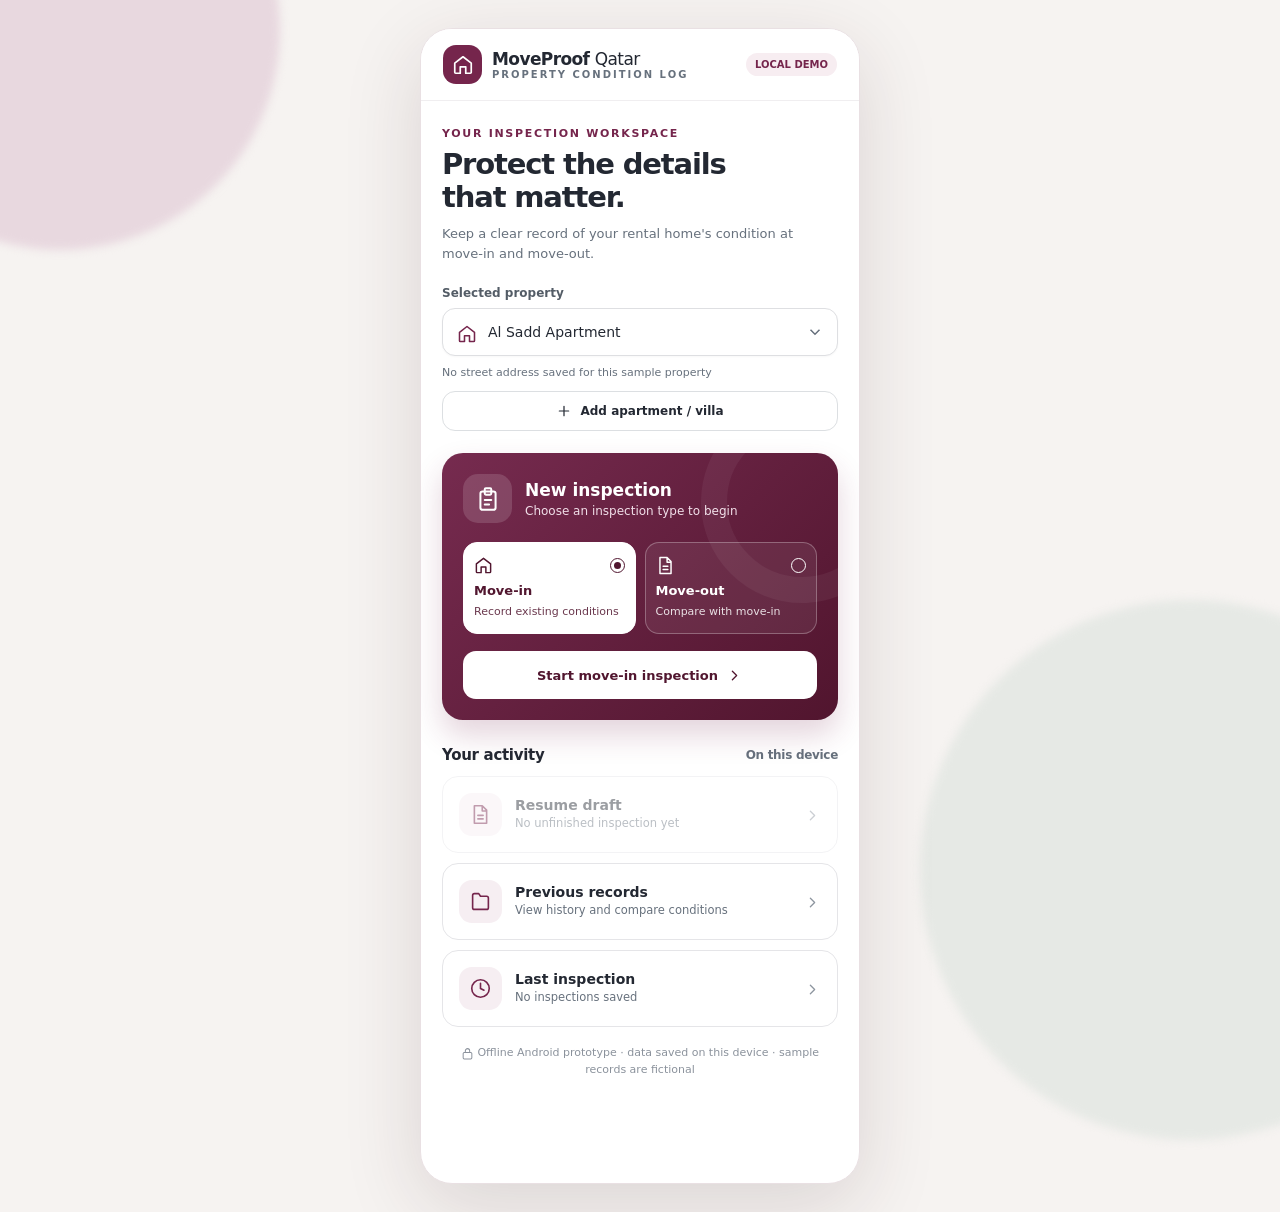
==== app/src/main/assets/index.html @ d54e4838 "Initial MoveProof Qatar Android project" ====
<!doctype html>
<html lang="en">
<head>
  <meta charset="utf-8">
  <meta name="viewport" content="width=device-width, initial-scale=1, viewport-fit=cover">
  <meta name="theme-color" content="#6b193a">
  <meta name="description" content="MoveProof Qatar – local rental property condition inspection prototype">
  <title>MoveProof Qatar</title>
  <link rel="stylesheet" href="styles.css">
  <script defer src="app.js"></script>
</head>
<body>
  <div class="ambient ambient-one" aria-hidden="true"></div>
  <div class="ambient ambient-two" aria-hidden="true"></div>
  <div class="app-frame">
    <main id="app" class="app-surface" aria-live="off"></main>
  </div>
  <div id="toast" class="toast" role="status" aria-live="polite"></div>
  <dialog id="camera-dialog" class="camera-dialog" aria-label="Camera capture">
    <div class="camera-header"><span class="camera-eyebrow">MOVEPROOF · CAMERA</span><button class="icon-btn on-dark" data-camera="close" aria-label="Close camera">✕</button></div>
    <div class="camera-video-wrap"><video id="camera-video" autoplay muted playsinline aria-label="Live camera preview"></video><div class="camera-crosshair" aria-hidden="true"></div></div>
    <p id="camera-hint" class="camera-hint">Position the item clearly in the frame.</p>
    <div class="camera-actions"><button class="secondary-btn camera-cancel" data-camera="close">Cancel</button><button class="camera-shutter" data-camera="capture" aria-label="Capture photograph"><span></span></button><span class="camera-spacer" aria-hidden="true"></span></div>
  </dialog>
  <dialog id="photo-dialog" class="photo-dialog" aria-label="Full photo viewer">
    <div class="photo-view-head"><span id="photo-caption">Saved photograph</span><button type="button" class="photo-view-close" data-photo="close" aria-label="Close full photograph">✕</button></div>
    <div id="photo-stage" class="photo-stage" aria-label="Full photograph; pinch to zoom and drag to pan"><img id="photo-full" alt="Full saved condition photograph" draggable="false"></div>
    <div class="photo-view-controls"><button type="button" data-photo="out" aria-label="Zoom out">−</button><output id="photo-zoom-value">100%</output><button type="button" data-photo="in" aria-label="Zoom in">+</button><button type="button" data-photo="reset">Fit</button></div>
  </dialog>
  <input type="file" id="gallery-input" accept="image/*" hidden aria-label="Choose photograph from device">
</body>
</html>
---- app/src/main/assets/styles.css ----
:root{font-family:Inter,ui-sans-serif,system-ui,-apple-system,BlinkMacSystemFont,"Segoe UI",Roboto,Arial,sans-serif;font-synthesis:none;color:#232832;background:#f6f3f1;--wine:#75254c;--wine-dark:#51162f;--wine-soft:#f7edf1;--ink:#232832;--secondary:#67717d;--muted:#98a1ab;--line:#e5e5e8;--card:#fff;--canvas:#faf9f7;--green:#24775e;--green-bg:#edf8f3;--amber:#9b641c;--amber-bg:#fff7e9;--shadow:0 22px 80px rgba(56,27,38,.14)}*{box-sizing:border-box}html,body{margin:0;min-height:100%;scroll-behavior:smooth}body{display:flex;justify-content:center;align-items:flex-start;min-height:100vh;padding:28px 14px;isolation:isolate}button,input,textarea,select{font:inherit}button{cursor:pointer}button:disabled{cursor:not-allowed;opacity:.45}input,textarea,select{accent-color:var(--wine)}:focus-visible{outline:3px solid #b780a0;outline-offset:3px}.ambient{position:fixed;z-index:-1;border-radius:50%;filter:blur(4px)}.ambient-one{width:440px;height:440px;top:-190px;left:-160px;background:#e8d8df}.ambient-two{width:540px;height:540px;right:-180px;bottom:-240px;background:#e6e9e5}.app-frame{width:min(100%,440px);min-height:calc(100dvh - 56px);border:1px solid #e9e0e3;background:#fff;border-radius:32px;overflow:hidden;box-shadow:var(--shadow)}.app-surface{min-height:calc(100dvh - 58px);position:relative}.topbar{height:72px;padding:12px 22px;display:flex;align-items:center;justify-content:space-between;background:#fff;border-bottom:1px solid #f0eef0}.brand{display:flex;align-items:center;gap:10px;min-width:0}.brandmark{background:var(--wine);color:#fff;display:grid;place-items:center;width:39px;height:39px;border-radius:13px}.brandname{font-weight:800;letter-spacing:-.6px;font-size:17px}.brandsub{font-size:10px;letter-spacing:2px;color:var(--secondary);font-weight:800}.chip{font-size:10px;font-weight:800;color:var(--wine);background:var(--wine-soft);border-radius:99px;padding:6px 9px;white-space:nowrap}.page{padding:22px 21px 105px}.page.dashboard{padding-top:26px}.eyebrow{color:var(--wine);font-size:11px;font-weight:800;letter-spacing:1.7px;text-transform:uppercase}.headline{font-size:29px;line-height:1.14;letter-spacing:-1.15px;margin:8px 0 10px;font-weight:780}.subhead{font-size:13px;line-height:1.5;color:var(--secondary);margin:0}.section-title{font-size:15px;font-weight:800;letter-spacing:-.3px;margin:26px 0 12px;display:flex;justify-content:space-between;align-items:center}.section-title small{font-size:12px;color:var(--secondary);font-weight:600}.field-label{display:block;font-size:12px;color:#535c66;font-weight:750;margin:0 0 8px}.input,.select,.textarea{width:100%;min-height:48px;border:1px solid #dedfe2;border-radius:13px;padding:12px 14px;background:#fff;color:var(--ink);font-size:14px;box-shadow:0 1px 2px #1f1e2408}.textarea{min-height:94px;resize:vertical;line-height:1.5}.select{appearance:none;padding-right:36px;background-image:url("data:image/svg+xml,%3Csvg xmlns='http://www.w3.org/2000/svg' width='18' height='18' viewBox='0 0 24 24' fill='none' stroke='%2367717d' stroke-width='2'%3E%3Cpath d='m6 9 6 6 6-6'/%3E%3C/svg%3E");background-repeat:no-repeat;background-position:right 13px center}.input::placeholder,.textarea::placeholder{color:#a2a7ae}.card{background:var(--card);border:1px solid var(--line);border-radius:18px;box-shadow:0 5px 22px #24232e05}.card.soft{background:var(--canvas)}.card-pad{padding:17px}.property-box{position:relative;margin:23px 0 22px}.property-box .select{padding-left:45px;background-color:#fff}.field-icon{position:absolute;left:15px;top:37px;color:var(--wine)}.icon{display:inline-flex;align-items:center;justify-content:center;flex:none;width:20px;height:20px;vertical-align:middle}.icon svg{width:100%;height:100%;stroke:currentColor;fill:none;stroke-width:1.85;stroke-linecap:round;stroke-linejoin:round}.hero-card{border-radius:21px;background:linear-gradient(135deg,#762b4f,#51152e);padding:21px;color:white;box-shadow:0 15px 30px #75254c32;position:relative;overflow:hidden}.hero-card:after{content:"";position:absolute;width:150px;height:150px;right:-65px;top:-52px;border:26px solid #ffffff0d;border-radius:50%;pointer-events:none}.hero-top{display:flex;gap:13px;align-items:center}.hero-icon{width:49px;height:49px;border-radius:15px;background:#ffffff24;display:grid;place-items:center}.hero-top h2{font-size:17px;margin:0 0 4px}.hero-top p{font-size:12px;margin:0;color:#f1dfe9}.choice-grid{margin:19px 0 17px;display:grid;grid-template-columns:1fr 1fr;gap:9px}.choice{background:#ffffff12;border:1.5px solid #ffffff47;border-radius:14px;padding:13px 10px;display:grid;gap:7px;color:#fff;text-align:left;min-height:92px}.choice.selected{background:#fff;color:var(--wine-dark);border-color:white}.choice .choice-header{display:flex;justify-content:space-between;align-items:center;gap:4px;font-size:13px;font-weight:800}.choice .mini-text{font-size:11px;line-height:1.3;opacity:.85}.choice .radio-dot{border:1.5px solid currentColor;border-radius:50%;width:15px;height:15px;display:grid;place-items:center}.choice.selected .radio-dot:after{content:"";width:7px;height:7px;border-radius:50%;background:currentColor}.action-btn,.secondary-btn,.outline-btn{display:inline-flex;align-items:center;justify-content:center;gap:8px;border:0;border-radius:13px;font-weight:760;font-size:13px;min-height:48px;padding:11px 15px;transition:transform .15s,background .15s}.action-btn:active,.outline-btn:active{transform:scale(.99)}.action-btn{color:#fff;background:var(--wine)}.action-btn:hover:not(:disabled){background:var(--wine-dark)}.action-btn.light{background:white;color:var(--wine-dark)}.outline-btn,.secondary-btn{background:#fff;border:1px solid #dcdfe2;color:var(--ink)}.outline-btn:hover:not(:disabled),.secondary-btn:hover:not(:disabled){background:#f6f5f6}.full{width:100%}.row-actions{display:flex;gap:10px}.row-actions>*{flex:1;min-width:0}.quick-link{display:flex;align-items:center;gap:13px;width:100%;padding:16px;border:1px solid var(--line);border-radius:16px;background:#fff;text-align:left;margin-bottom:10px;color:var(--ink)}.quick-link .link-icon{display:grid;place-items:center;width:43px;height:43px;border-radius:13px;background:#f6eef2;color:var(--wine)}.quick-link .grow{flex:1;min-width:0}.quick-link strong{font-size:14px;display:block;margin-bottom:3px}.quick-link small{font-size:11.5px;color:var(--secondary);line-height:1.35;display:block}.quick-link .chevron{color:#8d959f}.nav-header{display:flex;align-items:center;gap:11px;margin-bottom:22px}.back-icon{border:1px solid var(--line);background:#fff;border-radius:12px;min-width:42px;min-height:42px;display:grid;place-items:center;color:var(--ink)}.nav-title{font-size:18px;line-height:1.2;font-weight:800;letter-spacing:-.65px;margin:0}.nav-sub{font-size:11px;color:var(--secondary);margin-top:4px}.stepper{display:flex;justify-content:space-between;position:relative;margin:5px 3px 25px;gap:1px}.stepper:before{content:"";height:2px;background:#e7dbe1;position:absolute;top:15px;left:10%;right:10%;z-index:0}.step{position:relative;z-index:1;display:grid;justify-items:center;gap:7px;color:#9097a0;flex:1;font-size:10px;font-weight:750}.step .num{width:32px;height:32px;border-radius:50%;display:grid;place-items:center;background:white;border:2px solid #e5dfe3;font-size:12px}.step.active{color:var(--wine)}.step.active .num{background:var(--wine);color:#fff;border-color:var(--wine)}.step.done .num{background:#f5eaf0;border-color:#ebd4e0;color:var(--wine)}.room-card{border:1px solid var(--line);border-radius:16px;overflow:hidden;margin:10px 0;background:#fff}.room-head{display:flex;align-items:center;gap:12px;width:100%;min-height:59px;background:white;border:none;text-align:left;padding:12px 14px;color:var(--ink)}.room-head .room-icon{color:var(--wine);background:var(--wine-soft);width:34px;height:34px;border-radius:10px;display:grid;place-items:center}.room-head strong{flex:1;font-size:14px}.room-head small{font-size:11px;color:var(--muted);font-weight:700}.room-body{border-top:1px solid #eff0f1;padding:5px 13px 14px}.item-line{display:flex;align-items:center;gap:10px;min-height:45px;border-bottom:1px solid #f0eff0;font-size:13px;color:#3e4854;cursor:pointer}.item-line:last-of-type{border:0}.item-line input{width:17px;height:17px}.item-line .item-name{flex:1}.item-line .selected-note{font-size:10px;color:var(--green);font-weight:800}.inline-form{background:#faf8f9;padding:13px;border:1px dashed #dcc8d3;border-radius:13px;margin-top:11px}.inline-form-title{display:flex;justify-content:space-between;gap:8px;align-items:center;margin-bottom:10px;font-size:12px;color:var(--wine);font-weight:850}.form-grid{display:grid;gap:10px}.form-grid .field-label{margin-bottom:5px;font-size:11px}.form-grid .input,.form-grid .select{min-height:43px}.form-grid .textarea{min-height:65px}.button-inline{min-height:42px;font-size:12px}.sticky-foot{position:sticky;bottom:0;margin:16px -21px -105px;padding:14px 21px calc(15px + env(safe-area-inset-bottom));background:linear-gradient(#fffffff3,#fff);border-top:1px solid #f0edf0;z-index:4}.small-meta{font-size:11px;color:var(--secondary);line-height:1.45}.pill{display:inline-flex;gap:5px;align-items:center;border-radius:99px;font-weight:800;font-size:10px;padding:6px 9px;background:#f5f5f6;color:#606a75}.pill.success{background:var(--green-bg);color:var(--green)}.pill.warning{background:var(--amber-bg);color:var(--amber)}.section-card{padding:16px;border:1px solid var(--line);background:white;border-radius:17px;margin:13px 0}.section-card h3{margin:0 0 14px;font-size:14px}.condition-grid{display:grid;grid-template-columns:repeat(3,1fr);gap:8px}.condition-choice{padding:12px 4px;border:1.5px solid #e1e2e6;border-radius:12px;display:flex;flex-direction:column;align-items:center;gap:7px;font-size:12px;font-weight:750;cursor:pointer}.condition-choice.selected{background:var(--wine-soft);border-color:var(--wine);color:var(--wine)}.condition-choice input{width:16px;height:16px;margin:0}.photo-drop{border:1.6px dashed #d6c8d0;border-radius:15px;min-height:159px;display:flex;flex-direction:column;justify-content:center;align-items:center;gap:9px;background:#fcfafb;overflow:hidden}.photo-drop .photo-icon{width:53px;height:53px;border-radius:15px;display:grid;place-items:center;color:var(--wine);background:#f6e8ef}.photo-drop .photo-hint{font-size:11px;color:#8b8f99}.photo-drop img{width:100%;max-height:260px;object-fit:contain;display:block}.photo-buttons{display:flex;gap:9px;margin-top:11px}.photo-buttons button{flex:1;min-width:0}.notice{border-radius:13px;padding:13px 13px;display:flex;gap:11px;align-items:flex-start;font-size:12px;line-height:1.5;margin-top:13px;border:1px solid #f0d7b0;background:var(--amber-bg);color:#6d4c1e}.notice.error{border-color:#f0c9ca;background:#fff4f3;color:#843b3d}.notice.success{border-color:#cde6db;background:var(--green-bg);color:#205e49}.notice.neutral{border-color:#dadfe3;background:#f6f7f9;color:#4f5a66}.notice .icon{margin-top:1px}.notice-body{min-width:0;flex:1}.notice-body strong{display:block;margin-bottom:3px}.notice-actions{display:flex;flex-wrap:wrap;gap:8px;margin-top:11px}.notice-actions button{min-height:39px;font-size:11px}.progress-line{display:flex;align-items:center;gap:12px;margin:10px 0 18px}.progress-track{height:8px;border-radius:20px;background:#ece9ec;flex:1;overflow:hidden}.progress-bar{height:100%;background:var(--wine);border-radius:20px}.progress-label{font-size:11px;font-weight:800;color:var(--wine);white-space:nowrap}.review-room{margin-bottom:11px;border-radius:16px;border:1px solid var(--line);background:#fff;overflow:hidden}.review-head{width:100%;padding:15px 13px;background:white;display:flex;align-items:center;gap:9px;border:none;text-align:left;font-weight:760;color:var(--ink);font-size:13px}.review-head strong{flex:1}.review-head .count{font-size:10px;color:var(--secondary)}.review-lines{border-top:1px solid #f2f1f2;padding:0 10px 8px}.review-item{width:100%;display:flex;align-items:center;gap:9px;padding:12px 4px;min-height:47px;color:var(--ink);text-align:left;background:transparent;border:0;border-bottom:1px solid #f2f2f3;font-size:12px}.review-item>span:nth-child(2){flex:1}.review-item .status{font-size:10.5px;font-weight:750}.review-item .status.success{color:var(--green)}.review-item .status.warning{color:var(--amber)}.review-item .status.neutral{color:var(--secondary)}.review-inline{margin:9px 0 12px}.review-inline .notice{margin-top:0}.review-inline .notice-actions button{flex:1}.card-tabs{display:flex;gap:8px;margin:16px 0}.tab{font-weight:750;font-size:12px;padding:10px 13px;border:1px solid #e1dee1;border-radius:10px;background:white;color:#69737e}.tab.active{background:var(--wine);color:#fff;border-color:var(--wine)}.record-card{border:1px solid var(--line);border-radius:16px;background:white;padding:15px;margin-bottom:11px}.record-head{display:flex;justify-content:space-between;align-items:center;gap:10px;margin-bottom:13px}.record-head h3{margin:0;font-size:15px}.record-head small{color:var(--secondary);font-size:11px}.record-preview{border-radius:12px;height:136px;background:#f4f3f5;display:grid;place-items:center;overflow:hidden;color:#acb1b8;margin-bottom:12px}.record-preview img{height:100%;width:100%;object-fit:contain}.record-pairs{display:grid;grid-template-columns:1fr;gap:8px;font-size:12px}.record-pairs span{display:block;font-size:10px;font-weight:800;color:var(--muted);text-transform:uppercase;letter-spacing:.6px;margin-bottom:3px}.record-pairs p{margin:0;line-height:1.45;overflow-wrap:anywhere}.compare-divider{display:flex;align-items:center;gap:10px;justify-content:center;font-size:10px;font-weight:850;letter-spacing:1.3px;color:#9b7e8d;margin:12px 0}.compare-divider:before,.compare-divider:after{content:"";height:1px;background:#e5dce1;flex:1}.empty{padding:35px 19px;text-align:center}.empty-icon{display:grid;place-items:center;width:68px;height:68px;margin:0 auto 15px;background:#f7eef3;border-radius:20px;color:var(--wine)}.empty h3{font-size:17px;margin:0 0 7px}.empty p{font-size:12px;line-height:1.5;color:var(--secondary);margin:0 auto 17px;max-width:280px}.mini-label{font-size:10px;color:var(--secondary);font-weight:750;letter-spacing:.7px;text-transform:uppercase}.filter-grid{display:grid;gap:12px}.timeline-dot{width:8px;height:8px;background:var(--wine);border-radius:50%;display:inline-block}.footer-note{font-size:11px;line-height:1.5;color:#8b929c;text-align:center;margin:18px 0 0}.toast{position:fixed;bottom:28px;left:50%;transform:translate(-50%,18px);background:#1e2530;color:#fff;z-index:10000;padding:13px 18px;border-radius:12px;box-shadow:0 12px 35px #0003;font-size:12px;font-weight:650;max-width:calc(100vw - 30px);opacity:0;pointer-events:none;transition:all .22s}.toast.show{opacity:1;transform:translate(-50%,0)}.camera-dialog{width:min(430px,calc(100vw - 20px));background:#111218;border:1px solid #373844;border-radius:22px;padding:0;color:white;box-shadow:0 24px 100px #0008;overflow:hidden}.camera-dialog::backdrop{background:rgba(6,6,12,.79)}.camera-header{display:flex;align-items:center;justify-content:space-between;padding:18px 18px 12px}.camera-eyebrow{font-size:11px;letter-spacing:1.6px;font-weight:800;color:#d9b5c9}.icon-btn{border:0;border-radius:9px;background:transparent;color:var(--ink);display:grid;place-items:center;min-height:35px;min-width:35px}.on-dark{background:#ffffff1a;color:white}.camera-video-wrap{position:relative;margin:0 13px;background:#000;height:min(53vh,430px);border-radius:12px;overflow:hidden}.camera-video-wrap video{height:100%;width:100%;object-fit:cover}.camera-crosshair{position:absolute;inset:12%;border:1px solid #ffffff45;border-radius:12px;pointer-events:none}.camera-hint{font-size:12px;color:#c5c3cc;text-align:center;margin:13px 12px}.camera-actions{display:flex;justify-content:space-around;align-items:center;padding:5px 19px 23px}.camera-cancel{background:#2a2b34;color:#fff;border:0}.camera-shutter{width:70px;height:70px;border-radius:50%;border:4px solid #f9f9f9;background:#ffffff28;display:grid;place-items:center}.camera-shutter span{display:block;width:53px;height:53px;background:#fff;border-radius:50%}.camera-spacer{width:65px}.help-row{display:flex;align-items:center;gap:6px;font-size:11px;color:var(--secondary)}@media(max-width:520px){body{padding:0;background:#fff}.ambient{display:none}.app-frame{width:100%;min-height:100dvh;border:0;border-radius:0;box-shadow:none}.app-surface{min-height:100dvh}.page{padding-left:19px;padding-right:19px}.sticky-foot{margin-left:-19px;margin-right:-19px;padding-left:19px;padding-right:19px}.topbar{padding:9px 19px}}@media(prefers-reduced-motion:reduce){*,*:before,*:after{scroll-behavior:auto!important;transition:none!important}}

/* Version 0.2: property addresses and full-photo viewing */
.property-address{font-size:11px;line-height:1.45;color:var(--secondary);margin:9px 0 0;overflow-wrap:anywhere}
.add-property-btn{margin-top:10px;width:100%;min-height:40px;justify-content:center}
.add-property-form{margin-top:10px}
.add-property-form .row-actions>*{flex:1}
.condition-description-label{display:block;margin-top:15px}
.photo-preview-button,.record-photo-button{width:100%;height:100%;border:0;background:transparent;display:flex;flex-direction:column;align-items:center;justify-content:center;padding:0;cursor:zoom-in;color:var(--wine)}
.photo-preview-button img{object-fit:contain;max-height:250px;width:100%;height:auto}
.record-photo-button img{height:104px;width:100%;object-fit:contain}
.preview-caption{display:flex;align-items:center;justify-content:center;gap:5px;min-height:27px;font-size:11px;font-weight:750;color:var(--wine);padding:3px 8px}
.record-photo-button .preview-caption{height:31px}
.photo-dialog{inset:0;width:100vw;max-width:100vw;height:100dvh;max-height:100dvh;margin:0;background:#090a0d;color:#fff;padding:0;border:0;border-radius:0;overflow:hidden;box-sizing:border-box}
.photo-dialog::backdrop{background:#000}
.photo-view-head{display:flex;align-items:center;gap:12px;justify-content:space-between;min-height:60px;padding:12px 15px;padding-top:calc(12px + env(safe-area-inset-top));font-size:12px;font-weight:650;box-sizing:border-box}
.photo-view-head span{flex:1;white-space:nowrap;overflow:hidden;text-overflow:ellipsis}
.photo-view-close{border:1px solid #575961;background:#27282e;color:white;border-radius:12px;height:40px;width:40px;font-size:20px}
.photo-stage{height:calc(100dvh - 145px - env(safe-area-inset-top) - env(safe-area-inset-bottom));width:100%;display:flex;align-items:center;justify-content:center;overflow:hidden;touch-action:none;user-select:none;overscroll-behavior:contain;background:#0e0f13}
.photo-stage img{display:block;max-width:100%;max-height:100%;width:auto;height:auto;object-fit:contain;transform-origin:center center;will-change:transform;pointer-events:none;user-select:none}
.photo-view-controls{min-height:75px;padding-bottom:env(safe-area-inset-bottom);display:flex;align-items:center;justify-content:center;gap:14px;box-sizing:border-box}
.photo-view-controls button{min-width:49px;min-height:43px;background:#27282e;color:white;border:1px solid #575961;border-radius:12px;font-size:18px}
.photo-view-controls output{min-width:49px;text-align:center;font-size:12px;font-weight:750}

/* Version 0.3: make absence of photo explicit, never mimic a photo placeholder. */
.no-photo-label{display:flex;flex-direction:column;align-items:center;justify-content:center;gap:7px;color:#69737e;font-size:12px;font-weight:750;text-align:center;padding:10px}
.no-photo-label .icon{color:#9aa1aa}.no-photo-label small{color:#87909b;font-size:10px;font-weight:500}
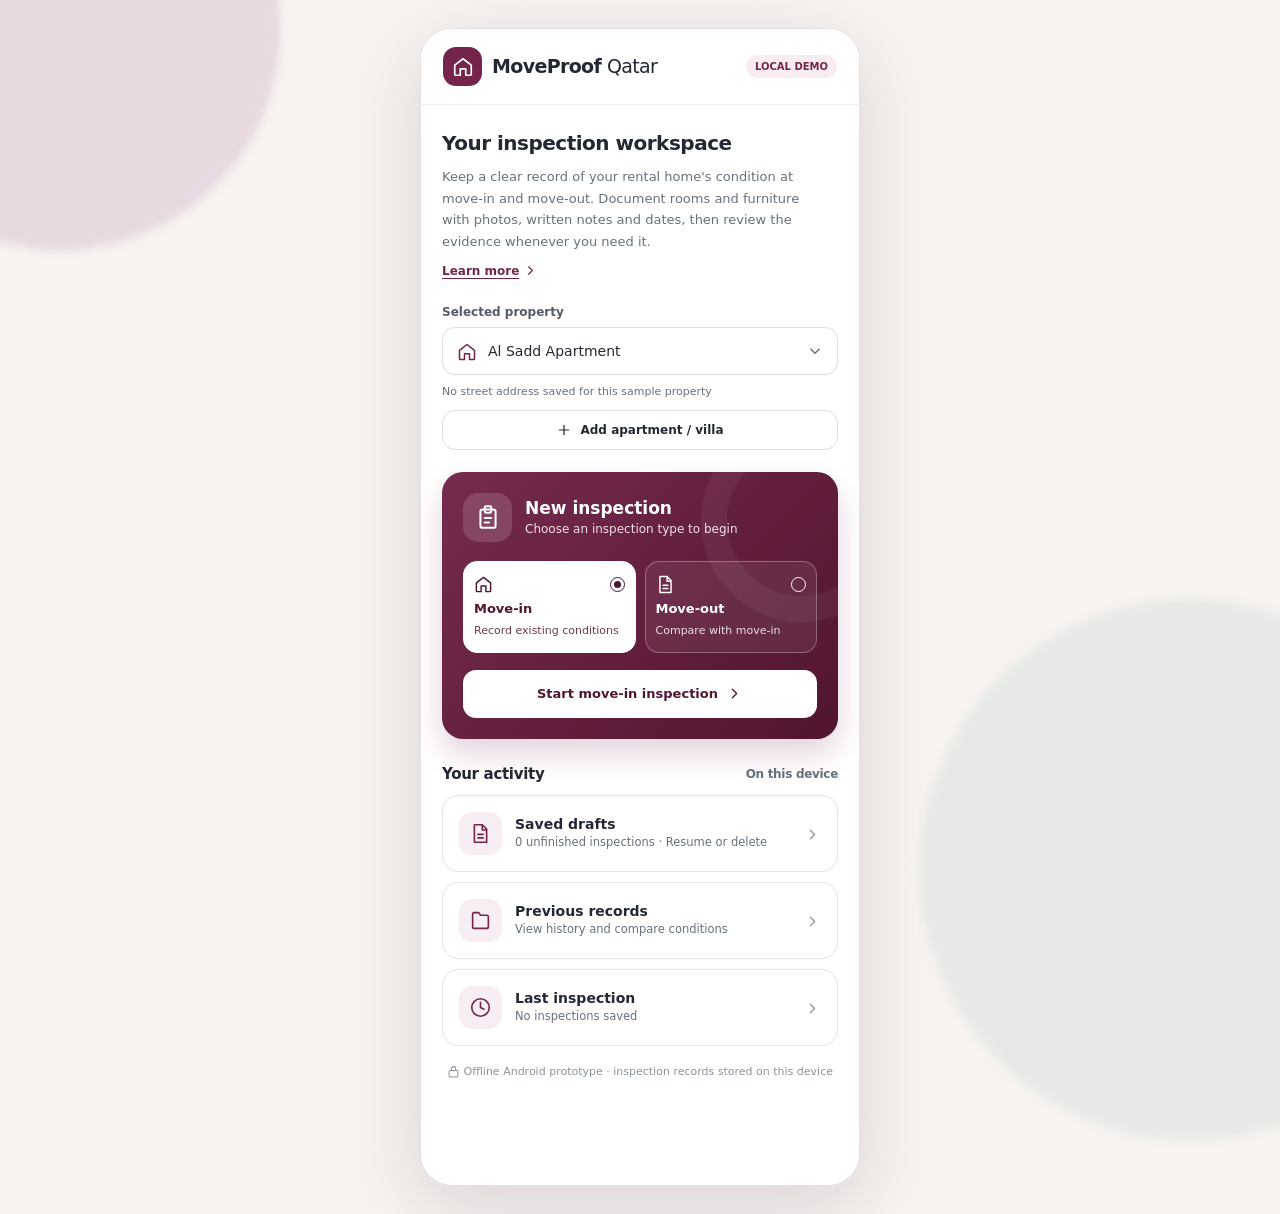
==== commit 048a8e7c: "MoveProof v0.6: home navigation, rental-period move-out tracking, Gallery video capture, typography" ====
--- a/app/src/main/assets/index.html
+++ b/app/src/main/assets/index.html
@@ -20,7 +20,8 @@
     <div class="camera-header"><span class="camera-eyebrow">MOVEPROOF · CAMERA</span><button class="icon-btn on-dark" data-camera="close" aria-label="Close camera">✕</button></div>
     <div class="camera-video-wrap"><video id="camera-video" autoplay muted playsinline aria-label="Live camera preview"></video><div class="camera-crosshair" aria-hidden="true"></div></div>
     <p id="camera-hint" class="camera-hint">Position the item clearly in the frame.</p>
-    <div class="camera-actions"><button class="secondary-btn camera-cancel" data-camera="close">Cancel</button><button class="camera-shutter" data-camera="capture" aria-label="Capture photograph"><span></span></button><span class="camera-spacer" aria-hidden="true"></span></div>
+    <p class="video-shutter-hint">Tap for photo · Hold to open video recorder</p>
+    <div class="camera-actions"><button class="secondary-btn camera-cancel" data-camera="close">Cancel</button><button id="camera-shutter" type="button" class="camera-shutter" data-camera="capture" aria-label="Tap to take photo, hold to open video recorder"><span></span></button><button type="button" class="secondary-btn camera-video-btn" data-camera="record-video" aria-label="Open phone video recorder">Video</button></div>
   </dialog>
   <dialog id="photo-dialog" class="photo-dialog" aria-label="Full photo viewer">
     <div class="photo-view-head"><span id="photo-caption">Saved photograph</span><button type="button" class="photo-view-close" data-photo="close" aria-label="Close full photograph">✕</button></div>
--- a/app/src/main/assets/styles.css
+++ b/app/src/main/assets/styles.css
@@ -1,4 +1,4 @@
-:root{font-family:Inter,ui-sans-serif,system-ui,-apple-system,BlinkMacSystemFont,"Segoe UI",Roboto,Arial,sans-serif;font-synthesis:none;color:#232832;background:#f6f3f1;--wine:#75254c;--wine-dark:#51162f;--wine-soft:#f7edf1;--ink:#232832;--secondary:#67717d;--muted:#98a1ab;--line:#e5e5e8;--card:#fff;--canvas:#faf9f7;--green:#24775e;--green-bg:#edf8f3;--amber:#9b641c;--amber-bg:#fff7e9;--shadow:0 22px 80px rgba(56,27,38,.14)}*{box-sizing:border-box}html,body{margin:0;min-height:100%;scroll-behavior:smooth}body{display:flex;justify-content:center;align-items:flex-start;min-height:100vh;padding:28px 14px;isolation:isolate}button,input,textarea,select{font:inherit}button{cursor:pointer}button:disabled{cursor:not-allowed;opacity:.45}input,textarea,select{accent-color:var(--wine)}:focus-visible{outline:3px solid #b780a0;outline-offset:3px}.ambient{position:fixed;z-index:-1;border-radius:50%;filter:blur(4px)}.ambient-one{width:440px;height:440px;top:-190px;left:-160px;background:#e8d8df}.ambient-two{width:540px;height:540px;right:-180px;bottom:-240px;background:#e6e9e5}.app-frame{width:min(100%,440px);min-height:calc(100dvh - 56px);border:1px solid #e9e0e3;background:#fff;border-radius:32px;overflow:hidden;box-shadow:var(--shadow)}.app-surface{min-height:calc(100dvh - 58px);position:relative}.topbar{height:72px;padding:12px 22px;display:flex;align-items:center;justify-content:space-between;background:#fff;border-bottom:1px solid #f0eef0}.brand{display:flex;align-items:center;gap:10px;min-width:0}.brandmark{background:var(--wine);color:#fff;display:grid;place-items:center;width:39px;height:39px;border-radius:13px}.brandname{font-weight:800;letter-spacing:-.6px;font-size:17px}.brandsub{font-size:10px;letter-spacing:2px;color:var(--secondary);font-weight:800}.chip{font-size:10px;font-weight:800;color:var(--wine);background:var(--wine-soft);border-radius:99px;padding:6px 9px;white-space:nowrap}.page{padding:22px 21px 105px}.page.dashboard{padding-top:26px}.eyebrow{color:var(--wine);font-size:11px;font-weight:800;letter-spacing:1.7px;text-transform:uppercase}.headline{font-size:29px;line-height:1.14;letter-spacing:-1.15px;margin:8px 0 10px;font-weight:780}.subhead{font-size:13px;line-height:1.5;color:var(--secondary);margin:0}.section-title{font-size:15px;font-weight:800;letter-spacing:-.3px;margin:26px 0 12px;display:flex;justify-content:space-between;align-items:center}.section-title small{font-size:12px;color:var(--secondary);font-weight:600}.field-label{display:block;font-size:12px;color:#535c66;font-weight:750;margin:0 0 8px}.input,.select,.textarea{width:100%;min-height:48px;border:1px solid #dedfe2;border-radius:13px;padding:12px 14px;background:#fff;color:var(--ink);font-size:14px;box-shadow:0 1px 2px #1f1e2408}.textarea{min-height:94px;resize:vertical;line-height:1.5}.select{appearance:none;padding-right:36px;background-image:url("data:image/svg+xml,%3Csvg xmlns='http://www.w3.org/2000/svg' width='18' height='18' viewBox='0 0 24 24' fill='none' stroke='%2367717d' stroke-width='2'%3E%3Cpath d='m6 9 6 6 6-6'/%3E%3C/svg%3E");background-repeat:no-repeat;background-position:right 13px center}.input::placeholder,.textarea::placeholder{color:#a2a7ae}.card{background:var(--card);border:1px solid var(--line);border-radius:18px;box-shadow:0 5px 22px #24232e05}.card.soft{background:var(--canvas)}.card-pad{padding:17px}.property-box{position:relative;margin:23px 0 22px}.property-box .select{padding-left:45px;background-color:#fff}.field-icon{position:absolute;left:15px;top:37px;color:var(--wine)}.icon{display:inline-flex;align-items:center;justify-content:center;flex:none;width:20px;height:20px;vertical-align:middle}.icon svg{width:100%;height:100%;stroke:currentColor;fill:none;stroke-width:1.85;stroke-linecap:round;stroke-linejoin:round}.hero-card{border-radius:21px;background:linear-gradient(135deg,#762b4f,#51152e);padding:21px;color:white;box-shadow:0 15px 30px #75254c32;position:relative;overflow:hidden}.hero-card:after{content:"";position:absolute;width:150px;height:150px;right:-65px;top:-52px;border:26px solid #ffffff0d;border-radius:50%;pointer-events:none}.hero-top{display:flex;gap:13px;align-items:center}.hero-icon{width:49px;height:49px;border-radius:15px;background:#ffffff24;display:grid;place-items:center}.hero-top h2{font-size:17px;margin:0 0 4px}.hero-top p{font-size:12px;margin:0;color:#f1dfe9}.choice-grid{margin:19px 0 17px;display:grid;grid-template-columns:1fr 1fr;gap:9px}.choice{background:#ffffff12;border:1.5px solid #ffffff47;border-radius:14px;padding:13px 10px;display:grid;gap:7px;color:#fff;text-align:left;min-height:92px}.choice.selected{background:#fff;color:var(--wine-dark);border-color:white}.choice .choice-header{display:flex;justify-content:space-between;align-items:center;gap:4px;font-size:13px;font-weight:800}.choice .mini-text{font-size:11px;line-height:1.3;opacity:.85}.choice .radio-dot{border:1.5px solid currentColor;border-radius:50%;width:15px;height:15px;display:grid;place-items:center}.choice.selected .radio-dot:after{content:"";width:7px;height:7px;border-radius:50%;background:currentColor}.action-btn,.secondary-btn,.outline-btn{display:inline-flex;align-items:center;justify-content:center;gap:8px;border:0;border-radius:13px;font-weight:760;font-size:13px;min-height:48px;padding:11px 15px;transition:transform .15s,background .15s}.action-btn:active,.outline-btn:active{transform:scale(.99)}.action-btn{color:#fff;background:var(--wine)}.action-btn:hover:not(:disabled){background:var(--wine-dark)}.action-btn.light{background:white;color:var(--wine-dark)}.outline-btn,.secondary-btn{background:#fff;border:1px solid #dcdfe2;color:var(--ink)}.outline-btn:hover:not(:disabled),.secondary-btn:hover:not(:disabled){background:#f6f5f6}.full{width:100%}.row-actions{display:flex;gap:10px}.row-actions>*{flex:1;min-width:0}.quick-link{display:flex;align-items:center;gap:13px;width:100%;padding:16px;border:1px solid var(--line);border-radius:16px;background:#fff;text-align:left;margin-bottom:10px;color:var(--ink)}.quick-link .link-icon{display:grid;place-items:center;width:43px;height:43px;border-radius:13px;background:#f6eef2;color:var(--wine)}.quick-link .grow{flex:1;min-width:0}.quick-link strong{font-size:14px;display:block;margin-bottom:3px}.quick-link small{font-size:11.5px;color:var(--secondary);line-height:1.35;display:block}.quick-link .chevron{color:#8d959f}.nav-header{display:flex;align-items:center;gap:11px;margin-bottom:22px}.back-icon{border:1px solid var(--line);background:#fff;border-radius:12px;min-width:42px;min-height:42px;display:grid;place-items:center;color:var(--ink)}.nav-title{font-size:18px;line-height:1.2;font-weight:800;letter-spacing:-.65px;margin:0}.nav-sub{font-size:11px;color:var(--secondary);margin-top:4px}.stepper{display:flex;justify-content:space-between;position:relative;margin:5px 3px 25px;gap:1px}.stepper:before{content:"";height:2px;background:#e7dbe1;position:absolute;top:15px;left:10%;right:10%;z-index:0}.step{position:relative;z-index:1;display:grid;justify-items:center;gap:7px;color:#9097a0;flex:1;font-size:10px;font-weight:750}.step .num{width:32px;height:32px;border-radius:50%;display:grid;place-items:center;background:white;border:2px solid #e5dfe3;font-size:12px}.step.active{color:var(--wine)}.step.active .num{background:var(--wine);color:#fff;border-color:var(--wine)}.step.done .num{background:#f5eaf0;border-color:#ebd4e0;color:var(--wine)}.room-card{border:1px solid var(--line);border-radius:16px;overflow:hidden;margin:10px 0;background:#fff}.room-head{display:flex;align-items:center;gap:12px;width:100%;min-height:59px;background:white;border:none;text-align:left;padding:12px 14px;color:var(--ink)}.room-head .room-icon{color:var(--wine);background:var(--wine-soft);width:34px;height:34px;border-radius:10px;display:grid;place-items:center}.room-head strong{flex:1;font-size:14px}.room-head small{font-size:11px;color:var(--muted);font-weight:700}.room-body{border-top:1px solid #eff0f1;padding:5px 13px 14px}.item-line{display:flex;align-items:center;gap:10px;min-height:45px;border-bottom:1px solid #f0eff0;font-size:13px;color:#3e4854;cursor:pointer}.item-line:last-of-type{border:0}.item-line input{width:17px;height:17px}.item-line .item-name{flex:1}.item-line .selected-note{font-size:10px;color:var(--green);font-weight:800}.inline-form{background:#faf8f9;padding:13px;border:1px dashed #dcc8d3;border-radius:13px;margin-top:11px}.inline-form-title{display:flex;justify-content:space-between;gap:8px;align-items:center;margin-bottom:10px;font-size:12px;color:var(--wine);font-weight:850}.form-grid{display:grid;gap:10px}.form-grid .field-label{margin-bottom:5px;font-size:11px}.form-grid .input,.form-grid .select{min-height:43px}.form-grid .textarea{min-height:65px}.button-inline{min-height:42px;font-size:12px}.sticky-foot{position:sticky;bottom:0;margin:16px -21px -105px;padding:14px 21px calc(15px + env(safe-area-inset-bottom));background:linear-gradient(#fffffff3,#fff);border-top:1px solid #f0edf0;z-index:4}.small-meta{font-size:11px;color:var(--secondary);line-height:1.45}.pill{display:inline-flex;gap:5px;align-items:center;border-radius:99px;font-weight:800;font-size:10px;padding:6px 9px;background:#f5f5f6;color:#606a75}.pill.success{background:var(--green-bg);color:var(--green)}.pill.warning{background:var(--amber-bg);color:var(--amber)}.section-card{padding:16px;border:1px solid var(--line);background:white;border-radius:17px;margin:13px 0}.section-card h3{margin:0 0 14px;font-size:14px}.condition-grid{display:grid;grid-template-columns:repeat(3,1fr);gap:8px}.condition-choice{padding:12px 4px;border:1.5px solid #e1e2e6;border-radius:12px;display:flex;flex-direction:column;align-items:center;gap:7px;font-size:12px;font-weight:750;cursor:pointer}.condition-choice.selected{background:var(--wine-soft);border-color:var(--wine);color:var(--wine)}.condition-choice input{width:16px;height:16px;margin:0}.photo-drop{border:1.6px dashed #d6c8d0;border-radius:15px;min-height:159px;display:flex;flex-direction:column;justify-content:center;align-items:center;gap:9px;background:#fcfafb;overflow:hidden}.photo-drop .photo-icon{width:53px;height:53px;border-radius:15px;display:grid;place-items:center;color:var(--wine);background:#f6e8ef}.photo-drop .photo-hint{font-size:11px;color:#8b8f99}.photo-drop img{width:100%;max-height:260px;object-fit:contain;display:block}.photo-buttons{display:flex;gap:9px;margin-top:11px}.photo-buttons button{flex:1;min-width:0}.notice{border-radius:13px;padding:13px 13px;display:flex;gap:11px;align-items:flex-start;font-size:12px;line-height:1.5;margin-top:13px;border:1px solid #f0d7b0;background:var(--amber-bg);color:#6d4c1e}.notice.error{border-color:#f0c9ca;background:#fff4f3;color:#843b3d}.notice.success{border-color:#cde6db;background:var(--green-bg);color:#205e49}.notice.neutral{border-color:#dadfe3;background:#f6f7f9;color:#4f5a66}.notice .icon{margin-top:1px}.notice-body{min-width:0;flex:1}.notice-body strong{display:block;margin-bottom:3px}.notice-actions{display:flex;flex-wrap:wrap;gap:8px;margin-top:11px}.notice-actions button{min-height:39px;font-size:11px}.progress-line{display:flex;align-items:center;gap:12px;margin:10px 0 18px}.progress-track{height:8px;border-radius:20px;background:#ece9ec;flex:1;overflow:hidden}.progress-bar{height:100%;background:var(--wine);border-radius:20px}.progress-label{font-size:11px;font-weight:800;color:var(--wine);white-space:nowrap}.review-room{margin-bottom:11px;border-radius:16px;border:1px solid var(--line);background:#fff;overflow:hidden}.review-head{width:100%;padding:15px 13px;background:white;display:flex;align-items:center;gap:9px;border:none;text-align:left;font-weight:760;color:var(--ink);font-size:13px}.review-head strong{flex:1}.review-head .count{font-size:10px;color:var(--secondary)}.review-lines{border-top:1px solid #f2f1f2;padding:0 10px 8px}.review-item{width:100%;display:flex;align-items:center;gap:9px;padding:12px 4px;min-height:47px;color:var(--ink);text-align:left;background:transparent;border:0;border-bottom:1px solid #f2f2f3;font-size:12px}.review-item>span:nth-child(2){flex:1}.review-item .status{font-size:10.5px;font-weight:750}.review-item .status.success{color:var(--green)}.review-item .status.warning{color:var(--amber)}.review-item .status.neutral{color:var(--secondary)}.review-inline{margin:9px 0 12px}.review-inline .notice{margin-top:0}.review-inline .notice-actions button{flex:1}.card-tabs{display:flex;gap:8px;margin:16px 0}.tab{font-weight:750;font-size:12px;padding:10px 13px;border:1px solid #e1dee1;border-radius:10px;background:white;color:#69737e}.tab.active{background:var(--wine);color:#fff;border-color:var(--wine)}.record-card{border:1px solid var(--line);border-radius:16px;background:white;padding:15px;margin-bottom:11px}.record-head{display:flex;justify-content:space-between;align-items:center;gap:10px;margin-bottom:13px}.record-head h3{margin:0;font-size:15px}.record-head small{color:var(--secondary);font-size:11px}.record-preview{border-radius:12px;height:136px;background:#f4f3f5;display:grid;place-items:center;overflow:hidden;color:#acb1b8;margin-bottom:12px}.record-preview img{height:100%;width:100%;object-fit:contain}.record-pairs{display:grid;grid-template-columns:1fr;gap:8px;font-size:12px}.record-pairs span{display:block;font-size:10px;font-weight:800;color:var(--muted);text-transform:uppercase;letter-spacing:.6px;margin-bottom:3px}.record-pairs p{margin:0;line-height:1.45;overflow-wrap:anywhere}.compare-divider{display:flex;align-items:center;gap:10px;justify-content:center;font-size:10px;font-weight:850;letter-spacing:1.3px;color:#9b7e8d;margin:12px 0}.compare-divider:before,.compare-divider:after{content:"";height:1px;background:#e5dce1;flex:1}.empty{padding:35px 19px;text-align:center}.empty-icon{display:grid;place-items:center;width:68px;height:68px;margin:0 auto 15px;background:#f7eef3;border-radius:20px;color:var(--wine)}.empty h3{font-size:17px;margin:0 0 7px}.empty p{font-size:12px;line-height:1.5;color:var(--secondary);margin:0 auto 17px;max-width:280px}.mini-label{font-size:10px;color:var(--secondary);font-weight:750;letter-spacing:.7px;text-transform:uppercase}.filter-grid{display:grid;gap:12px}.timeline-dot{width:8px;height:8px;background:var(--wine);border-radius:50%;display:inline-block}.footer-note{font-size:11px;line-height:1.5;color:#8b929c;text-align:center;margin:18px 0 0}.toast{position:fixed;bottom:28px;left:50%;transform:translate(-50%,18px);background:#1e2530;color:#fff;z-index:10000;padding:13px 18px;border-radius:12px;box-shadow:0 12px 35px #0003;font-size:12px;font-weight:650;max-width:calc(100vw - 30px);opacity:0;pointer-events:none;transition:all .22s}.toast.show{opacity:1;transform:translate(-50%,0)}.camera-dialog{width:min(430px,calc(100vw - 20px));background:#111218;border:1px solid #373844;border-radius:22px;padding:0;color:white;box-shadow:0 24px 100px #0008;overflow:hidden}.camera-dialog::backdrop{background:rgba(6,6,12,.79)}.camera-header{display:flex;align-items:center;justify-content:space-between;padding:18px 18px 12px}.camera-eyebrow{font-size:11px;letter-spacing:1.6px;font-weight:800;color:#d9b5c9}.icon-btn{border:0;border-radius:9px;background:transparent;color:var(--ink);display:grid;place-items:center;min-height:35px;min-width:35px}.on-dark{background:#ffffff1a;color:white}.camera-video-wrap{position:relative;margin:0 13px;background:#000;height:min(53vh,430px);border-radius:12px;overflow:hidden}.camera-video-wrap video{height:100%;width:100%;object-fit:cover}.camera-crosshair{position:absolute;inset:12%;border:1px solid #ffffff45;border-radius:12px;pointer-events:none}.camera-hint{font-size:12px;color:#c5c3cc;text-align:center;margin:13px 12px}.camera-actions{display:flex;justify-content:space-around;align-items:center;padding:5px 19px 23px}.camera-cancel{background:#2a2b34;color:#fff;border:0}.camera-shutter{width:70px;height:70px;border-radius:50%;border:4px solid #f9f9f9;background:#ffffff28;display:grid;place-items:center}.camera-shutter span{display:block;width:53px;height:53px;background:#fff;border-radius:50%}.camera-spacer{width:65px}.help-row{display:flex;align-items:center;gap:6px;font-size:11px;color:var(--secondary)}@media(max-width:520px){body{padding:0;background:#fff}.ambient{display:none}.app-frame{width:100%;min-height:100dvh;border:0;border-radius:0;box-shadow:none}.app-surface{min-height:100dvh}.page{padding-left:19px;padding-right:19px}.sticky-foot{margin-left:-19px;margin-right:-19px;padding-left:19px;padding-right:19px}.topbar{padding:9px 19px}}@media(prefers-reduced-motion:reduce){*,*:before,*:after{scroll-behavior:auto!important;transition:none!important}}
+:root{font-family:Inter,ui-sans-serif,system-ui,-apple-system,BlinkMacSystemFont,"Segoe UI",Roboto,Arial,sans-serif;font-synthesis:none;color:#232832;background:#f6f3f1;--wine:#75254c;--wine-dark:#51162f;--wine-soft:#f7edf1;--ink:#232832;--secondary:#67717d;--muted:#98a1ab;--line:#e5e5e8;--card:#fff;--canvas:#faf9f7;--green:#24775e;--green-bg:#edf8f3;--amber:#9b641c;--amber-bg:#fff7e9;--shadow:0 22px 80px rgba(56,27,38,.14)}*{box-sizing:border-box}html,body{margin:0;min-height:100%;scroll-behavior:smooth}body{display:flex;justify-content:center;align-items:flex-start;min-height:100vh;padding:28px 14px;isolation:isolate}button,input,textarea,select{font:inherit}button{cursor:pointer}button:disabled{cursor:not-allowed;opacity:.45}input,textarea,select{accent-color:var(--wine)}:focus-visible{outline:3px solid #b780a0;outline-offset:3px}.ambient{position:fixed;z-index:-1;border-radius:50%;filter:blur(4px)}.ambient-one{width:440px;height:440px;top:-190px;left:-160px;background:#e8d8df}.ambient-two{width:540px;height:540px;right:-180px;bottom:-240px;background:#e6e9e5}.app-frame{width:min(100%,440px);min-height:calc(100dvh - 56px);border:1px solid #e9e0e3;background:#fff;border-radius:32px;overflow:hidden;box-shadow:var(--shadow)}.app-surface{min-height:calc(100dvh - 58px);position:relative}.topbar{height:72px;padding:12px 22px;display:flex;align-items:center;justify-content:space-between;background:#fff;border-bottom:1px solid #f0eef0}.brand{display:flex;align-items:center;gap:10px;min-width:0}.brandmark{background:var(--wine);color:#fff;display:grid;place-items:center;width:39px;height:39px;border-radius:13px}.brandname{font-weight:800;letter-spacing:-.6px;font-size:17px}.brandsub{font-size:10px;letter-spacing:.2px;color:var(--secondary);font-weight:800}.chip{font-size:10px;font-weight:800;color:var(--wine);background:var(--wine-soft);border-radius:99px;padding:6px 9px;white-space:nowrap}.page{padding:22px 21px 105px}.page.dashboard{padding-top:26px}.eyebrow{color:var(--wine);font-size:11px;font-weight:800;letter-spacing:.2px;text-transform:uppercase}.headline{font-size:29px;line-height:1.14;letter-spacing:-1.15px;margin:8px 0 10px;font-weight:780}.subhead{font-size:13px;line-height:1.5;color:var(--secondary);margin:0}.section-title{font-size:15px;font-weight:800;letter-spacing:-.3px;margin:26px 0 12px;display:flex;justify-content:space-between;align-items:center}.section-title small{font-size:12px;color:var(--secondary);font-weight:600}.field-label{display:block;font-size:12px;color:#535c66;font-weight:750;margin:0 0 8px}.input,.select,.textarea{width:100%;min-height:48px;border:1px solid #dedfe2;border-radius:13px;padding:12px 14px;background:#fff;color:var(--ink);font-size:14px;box-shadow:0 1px 2px #1f1e2408}.textarea{min-height:94px;resize:vertical;line-height:1.5}.select{appearance:none;padding-right:36px;background-image:url("data:image/svg+xml,%3Csvg xmlns='http://www.w3.org/2000/svg' width='18' height='18' viewBox='0 0 24 24' fill='none' stroke='%2367717d' stroke-width='2'%3E%3Cpath d='m6 9 6 6 6-6'/%3E%3C/svg%3E");background-repeat:no-repeat;background-position:right 13px center}.input::placeholder,.textarea::placeholder{color:#a2a7ae}.card{background:var(--card);border:1px solid var(--line);border-radius:18px;box-shadow:0 5px 22px #24232e05}.card.soft{background:var(--canvas)}.card-pad{padding:17px}.property-box{position:relative;margin:23px 0 22px}.property-box .select{padding-left:45px;background-color:#fff}.field-icon{position:absolute;left:15px;top:37px;color:var(--wine)}.icon{display:inline-flex;align-items:center;justify-content:center;flex:none;width:20px;height:20px;vertical-align:middle}.icon svg{width:100%;height:100%;stroke:currentColor;fill:none;stroke-width:1.85;stroke-linecap:round;stroke-linejoin:round}.hero-card{border-radius:21px;background:linear-gradient(135deg,#762b4f,#51152e);padding:21px;color:white;box-shadow:0 15px 30px #75254c32;position:relative;overflow:hidden}.hero-card:after{content:"";position:absolute;width:150px;height:150px;right:-65px;top:-52px;border:26px solid #ffffff0d;border-radius:50%;pointer-events:none}.hero-top{display:flex;gap:13px;align-items:center}.hero-icon{width:49px;height:49px;border-radius:15px;background:#ffffff24;display:grid;place-items:center}.hero-top h2{font-size:17px;margin:0 0 4px}.hero-top p{font-size:12px;margin:0;color:#f1dfe9}.choice-grid{margin:19px 0 17px;display:grid;grid-template-columns:1fr 1fr;gap:9px}.choice{background:#ffffff12;border:1.5px solid #ffffff47;border-radius:14px;padding:13px 10px;display:grid;gap:7px;color:#fff;text-align:left;min-height:92px}.choice.selected{background:#fff;color:var(--wine-dark);border-color:white}.choice .choice-header{display:flex;justify-content:space-between;align-items:center;gap:4px;font-size:13px;font-weight:800}.choice .mini-text{font-size:11px;line-height:1.3;opacity:.85}.choice .radio-dot{border:1.5px solid currentColor;border-radius:50%;width:15px;height:15px;display:grid;place-items:center}.choice.selected .radio-dot:after{content:"";width:7px;height:7px;border-radius:50%;background:currentColor}.action-btn,.secondary-btn,.outline-btn{display:inline-flex;align-items:center;justify-content:center;gap:8px;border:0;border-radius:13px;font-weight:760;font-size:13px;min-height:48px;padding:11px 15px;transition:transform .15s,background .15s}.action-btn:active,.outline-btn:active{transform:scale(.99)}.action-btn{color:#fff;background:var(--wine)}.action-btn:hover:not(:disabled){background:var(--wine-dark)}.action-btn.light{background:white;color:var(--wine-dark)}.outline-btn,.secondary-btn{background:#fff;border:1px solid #dcdfe2;color:var(--ink)}.outline-btn:hover:not(:disabled),.secondary-btn:hover:not(:disabled){background:#f6f5f6}.full{width:100%}.row-actions{display:flex;gap:10px}.row-actions>*{flex:1;min-width:0}.quick-link{display:flex;align-items:center;gap:13px;width:100%;padding:16px;border:1px solid var(--line);border-radius:16px;background:#fff;text-align:left;margin-bottom:10px;color:var(--ink)}.quick-link .link-icon{display:grid;place-items:center;width:43px;height:43px;border-radius:13px;background:#f6eef2;color:var(--wine)}.quick-link .grow{flex:1;min-width:0}.quick-link strong{font-size:14px;display:block;margin-bottom:3px}.quick-link small{font-size:11.5px;color:var(--secondary);line-height:1.35;display:block}.quick-link .chevron{color:#8d959f}.nav-header{display:flex;align-items:center;gap:11px;margin-bottom:22px}.back-icon{border:1px solid var(--line);background:#fff;border-radius:12px;min-width:42px;min-height:42px;display:grid;place-items:center;color:var(--ink)}.nav-title{font-size:18px;line-height:1.2;font-weight:800;letter-spacing:-.65px;margin:0}.nav-sub{font-size:11px;color:var(--secondary);margin-top:4px}.stepper{display:flex;justify-content:space-between;position:relative;margin:5px 3px 25px;gap:1px}.stepper:before{content:"";height:2px;background:#e7dbe1;position:absolute;top:15px;left:10%;right:10%;z-index:0}.step{position:relative;z-index:1;display:grid;justify-items:center;gap:7px;color:#9097a0;flex:1;font-size:10px;font-weight:750}.step .num{width:32px;height:32px;border-radius:50%;display:grid;place-items:center;background:white;border:2px solid #e5dfe3;font-size:12px}.step.active{color:var(--wine)}.step.active .num{background:var(--wine);color:#fff;border-color:var(--wine)}.step.done .num{background:#f5eaf0;border-color:#ebd4e0;color:var(--wine)}.room-card{border:1px solid var(--line);border-radius:16px;overflow:hidden;margin:10px 0;background:#fff}.room-head{display:flex;align-items:center;gap:12px;width:100%;min-height:59px;background:white;border:none;text-align:left;padding:12px 14px;color:var(--ink)}.room-head .room-icon{color:var(--wine);background:var(--wine-soft);width:34px;height:34px;border-radius:10px;display:grid;place-items:center}.room-head strong{flex:1;font-size:14px}.room-head small{font-size:11px;color:var(--muted);font-weight:700}.room-body{border-top:1px solid #eff0f1;padding:5px 13px 14px}.item-line{display:flex;align-items:center;gap:10px;min-height:45px;border-bottom:1px solid #f0eff0;font-size:13px;color:#3e4854;cursor:pointer}.item-line:last-of-type{border:0}.item-line input{width:17px;height:17px}.item-line .item-name{flex:1}.item-line .selected-note{font-size:10px;color:var(--green);font-weight:800}.inline-form{background:#faf8f9;padding:13px;border:1px dashed #dcc8d3;border-radius:13px;margin-top:11px}.inline-form-title{display:flex;justify-content:space-between;gap:8px;align-items:center;margin-bottom:10px;font-size:12px;color:var(--wine);font-weight:850}.form-grid{display:grid;gap:10px}.form-grid .field-label{margin-bottom:5px;font-size:11px}.form-grid .input,.form-grid .select{min-height:43px}.form-grid .textarea{min-height:65px}.button-inline{min-height:42px;font-size:12px}.sticky-foot{position:sticky;bottom:0;margin:16px -21px -105px;padding:14px 21px calc(15px + env(safe-area-inset-bottom));background:linear-gradient(#fffffff3,#fff);border-top:1px solid #f0edf0;z-index:4}.small-meta{font-size:11px;color:var(--secondary);line-height:1.45}.pill{display:inline-flex;gap:5px;align-items:center;border-radius:99px;font-weight:800;font-size:10px;padding:6px 9px;background:#f5f5f6;color:#606a75}.pill.success{background:var(--green-bg);color:var(--green)}.pill.warning{background:var(--amber-bg);color:var(--amber)}.section-card{padding:16px;border:1px solid var(--line);background:white;border-radius:17px;margin:13px 0}.section-card h3{margin:0 0 14px;font-size:14px}.condition-grid{display:grid;grid-template-columns:repeat(3,1fr);gap:8px}.condition-choice{padding:12px 4px;border:1.5px solid #e1e2e6;border-radius:12px;display:flex;flex-direction:column;align-items:center;gap:7px;font-size:12px;font-weight:750;cursor:pointer}.condition-choice.selected{background:var(--wine-soft);border-color:var(--wine);color:var(--wine)}.condition-choice input{width:16px;height:16px;margin:0}.photo-drop{border:1.6px dashed #d6c8d0;border-radius:15px;min-height:159px;display:flex;flex-direction:column;justify-content:center;align-items:center;gap:9px;background:#fcfafb;overflow:hidden}.photo-drop .photo-icon{width:53px;height:53px;border-radius:15px;display:grid;place-items:center;color:var(--wine);background:#f6e8ef}.photo-drop .photo-hint{font-size:11px;color:#8b8f99}.photo-drop img{width:100%;max-height:260px;object-fit:contain;display:block}.photo-buttons{display:flex;gap:9px;margin-top:11px}.photo-buttons button{flex:1;min-width:0}.notice{border-radius:13px;padding:13px 13px;display:flex;gap:11px;align-items:flex-start;font-size:12px;line-height:1.5;margin-top:13px;border:1px solid #f0d7b0;background:var(--amber-bg);color:#6d4c1e}.notice.error{border-color:#f0c9ca;background:#fff4f3;color:#843b3d}.notice.success{border-color:#cde6db;background:var(--green-bg);color:#205e49}.notice.neutral{border-color:#dadfe3;background:#f6f7f9;color:#4f5a66}.notice .icon{margin-top:1px}.notice-body{min-width:0;flex:1}.notice-body strong{display:block;margin-bottom:3px}.notice-actions{display:flex;flex-wrap:wrap;gap:8px;margin-top:11px}.notice-actions button{min-height:39px;font-size:11px}.progress-line{display:flex;align-items:center;gap:12px;margin:10px 0 18px}.progress-track{height:8px;border-radius:20px;background:#ece9ec;flex:1;overflow:hidden}.progress-bar{height:100%;background:var(--wine);border-radius:20px}.progress-label{font-size:11px;font-weight:800;color:var(--wine);white-space:nowrap}.review-room{margin-bottom:11px;border-radius:16px;border:1px solid var(--line);background:#fff;overflow:hidden}.review-head{width:100%;padding:15px 13px;background:white;display:flex;align-items:center;gap:9px;border:none;text-align:left;font-weight:760;color:var(--ink);font-size:13px}.review-head strong{flex:1}.review-head .count{font-size:10px;color:var(--secondary)}.review-lines{border-top:1px solid #f2f1f2;padding:0 10px 8px}.review-item{width:100%;display:flex;align-items:center;gap:9px;padding:12px 4px;min-height:47px;color:var(--ink);text-align:left;background:transparent;border:0;border-bottom:1px solid #f2f2f3;font-size:12px}.review-item>span:nth-child(2){flex:1}.review-item .status{font-size:10.5px;font-weight:750}.review-item .status.success{color:var(--green)}.review-item .status.warning{color:var(--amber)}.review-item .status.neutral{color:var(--secondary)}.review-inline{margin:9px 0 12px}.review-inline .notice{margin-top:0}.review-inline .notice-actions button{flex:1}.card-tabs{display:flex;gap:8px;margin:16px 0}.tab{font-weight:750;font-size:12px;padding:10px 13px;border:1px solid #e1dee1;border-radius:10px;background:white;color:#69737e}.tab.active{background:var(--wine);color:#fff;border-color:var(--wine)}.record-card{border:1px solid var(--line);border-radius:16px;background:white;padding:15px;margin-bottom:11px}.record-head{display:flex;justify-content:space-between;align-items:center;gap:10px;margin-bottom:13px}.record-head h3{margin:0;font-size:15px}.record-head small{color:var(--secondary);font-size:11px}.record-preview{border-radius:12px;height:136px;background:#f4f3f5;display:grid;place-items:center;overflow:hidden;color:#acb1b8;margin-bottom:12px}.record-preview img{height:100%;width:100%;object-fit:contain}.record-pairs{display:grid;grid-template-columns:1fr;gap:8px;font-size:12px}.record-pairs span{display:block;font-size:10px;font-weight:800;color:var(--muted);text-transform:uppercase;letter-spacing:.1px;margin-bottom:3px}.record-pairs p{margin:0;line-height:1.45;overflow-wrap:anywhere}.compare-divider{display:flex;align-items:center;gap:10px;justify-content:center;font-size:10px;font-weight:850;letter-spacing:.15px;color:#9b7e8d;margin:12px 0}.compare-divider:before,.compare-divider:after{content:"";height:1px;background:#e5dce1;flex:1}.empty{padding:35px 19px;text-align:center}.empty-icon{display:grid;place-items:center;width:68px;height:68px;margin:0 auto 15px;background:#f7eef3;border-radius:20px;color:var(--wine)}.empty h3{font-size:17px;margin:0 0 7px}.empty p{font-size:12px;line-height:1.5;color:var(--secondary);margin:0 auto 17px;max-width:280px}.mini-label{font-size:10px;color:var(--secondary);font-weight:750;letter-spacing:.15px;text-transform:uppercase}.filter-grid{display:grid;gap:12px}.timeline-dot{width:8px;height:8px;background:var(--wine);border-radius:50%;display:inline-block}.footer-note{font-size:11px;line-height:1.5;color:#8b929c;text-align:center;margin:18px 0 0}.toast{position:fixed;bottom:28px;left:50%;transform:translate(-50%,18px);background:#1e2530;color:#fff;z-index:10000;padding:13px 18px;border-radius:12px;box-shadow:0 12px 35px #0003;font-size:12px;font-weight:650;max-width:calc(100vw - 30px);opacity:0;pointer-events:none;transition:all .22s}.toast.show{opacity:1;transform:translate(-50%,0)}.camera-dialog{width:min(430px,calc(100vw - 20px));background:#111218;border:1px solid #373844;border-radius:22px;padding:0;color:white;box-shadow:0 24px 100px #0008;overflow:hidden}.camera-dialog::backdrop{background:rgba(6,6,12,.79)}.camera-header{display:flex;align-items:center;justify-content:space-between;padding:18px 18px 12px}.camera-eyebrow{font-size:11px;letter-spacing:.2px;font-weight:800;color:#d9b5c9}.icon-btn{border:0;border-radius:9px;background:transparent;color:var(--ink);display:grid;place-items:center;min-height:35px;min-width:35px}.on-dark{background:#ffffff1a;color:white}.camera-video-wrap{position:relative;margin:0 13px;background:#000;height:min(53vh,430px);border-radius:12px;overflow:hidden}.camera-video-wrap video{height:100%;width:100%;object-fit:cover}.camera-crosshair{position:absolute;inset:12%;border:1px solid #ffffff45;border-radius:12px;pointer-events:none}.camera-hint{font-size:12px;color:#c5c3cc;text-align:center;margin:13px 12px}.camera-actions{display:flex;justify-content:space-around;align-items:center;padding:5px 19px 23px}.camera-cancel{background:#2a2b34;color:#fff;border:0}.camera-shutter{width:70px;height:70px;border-radius:50%;border:4px solid #f9f9f9;background:#ffffff28;display:grid;place-items:center}.camera-shutter span{display:block;width:53px;height:53px;background:#fff;border-radius:50%}.camera-spacer{width:65px}.help-row{display:flex;align-items:center;gap:6px;font-size:11px;color:var(--secondary)}@media(max-width:520px){body{padding:0;background:#fff}.ambient{display:none}.app-frame{width:100%;min-height:100dvh;border:0;border-radius:0;box-shadow:none}.app-surface{min-height:100dvh}.page{padding-left:19px;padding-right:19px}.sticky-foot{margin-left:-19px;margin-right:-19px;padding-left:19px;padding-right:19px}.topbar{padding:9px 19px}}@media(prefers-reduced-motion:reduce){*,*:before,*:after{scroll-behavior:auto!important;transition:none!important}}
 
 /* Version 0.2: property addresses and full-photo viewing */
 .property-address{font-size:11px;line-height:1.45;color:var(--secondary);margin:9px 0 0;overflow-wrap:anywhere}
@@ -25,3 +25,51 @@
 /* Version 0.3: make absence of photo explicit, never mimic a photo placeholder. */
 .no-photo-label{display:flex;flex-direction:column;align-items:center;justify-content:center;gap:7px;color:#69737e;font-size:12px;font-weight:750;text-align:center;padding:10px}
 .no-photo-label .icon{color:#9aa1aa}.no-photo-label small{color:#87909b;font-size:10px;font-weight:500}
+
+
+/* Version 0.4: simplified entry screen, saved drafts and three-step record navigation. */
+.topbar{height:76px}
+.brandname{font-size:19px;letter-spacing:-.65px;line-height:1.1}
+.dashboard-intro{padding:0 0 3px}
+.workspace-title{font-size:20px;line-height:1.22;letter-spacing:-.5px;font-weight:820;margin:0 0 11px;color:var(--ink)}
+.dashboard-intro .subhead{font-size:13px;line-height:1.65;max-width:46ch}
+.learn-more-link{border:0;background:transparent;color:var(--wine);display:inline-flex;gap:4px;align-items:center;font-weight:800;font-size:12px;padding:11px 0 0;text-decoration:underline;text-underline-offset:3px}
+.flow-title{font-size:23px;line-height:1.2;letter-spacing:-.7px;margin:9px 0 9px;font-weight:820}
+.guide-stack{display:grid;gap:12px;margin:24px 0 18px}
+.guide-step{border:1px solid var(--line);border-radius:18px;display:flex;gap:13px;align-items:flex-start;padding:18px;background:#fff}
+.guide-number{background:var(--wine-soft);color:var(--wine);font-weight:800;width:31px;height:31px;display:grid;place-items:center;border-radius:10px;flex:none}
+.guide-step h3{font-size:15px;margin:2px 0 7px}.guide-step p{font-size:12px;color:var(--secondary);line-height:1.6;margin:0}
+.draft-card{margin-top:15px;border:1px solid var(--line);border-radius:18px;padding:16px;background:#fff}
+.draft-card-main{display:flex;align-items:flex-start;gap:12px}
+.draft-card-main h3{margin:0 0 5px;font-size:15px}.draft-card-main p{font-size:12px;margin:0 0 5px;color:var(--secondary)}.draft-card-main small{font-size:11px;color:var(--muted)}
+.item-badge{display:inline-grid;place-items:center;width:43px;height:43px;flex:none;background:var(--wine-soft);border-radius:14px;color:var(--wine)}
+.draft-actions{display:grid;grid-template-columns:minmax(0,1fr) auto;gap:9px;margin-top:16px}
+.draft-actions .action-btn,.draft-actions .outline-btn{min-height:43px;padding:10px 14px}
+.delete-draft{color:#8c2847;border-color:#e4cdd7}
+.history-property-list{display:grid;gap:12px;margin-top:21px}
+.history-property{border:1px solid var(--line);border-radius:17px;background:#fff;min-height:90px;padding:17px 14px;display:flex;gap:12px;align-items:center;text-align:left;color:var(--ink);width:100%}
+.history-property:active,.history-item:active{background:var(--wine-soft)}
+.history-property .grow{min-width:0;display:grid;gap:4px}
+.history-property strong{font-size:15px}.history-property small{font-size:11px;color:var(--secondary);line-height:1.45}
+.history-count{font-size:11px;font-weight:700;color:var(--wine)}
+.history-property>.icon:last-child{color:var(--secondary)}
+.history-context{margin:18px 0 20px;display:flex;gap:10px;align-items:center;background:var(--canvas);border:1px solid var(--line);border-radius:13px;padding:13px;color:var(--wine)}
+.history-context div{display:grid;gap:3px}.history-context strong{font-size:12px;color:var(--ink)}.history-context small{font-size:11px;color:var(--secondary)}
+.history-room{margin:11px 0}
+.history-item-list{border-top:1px solid var(--line);padding:4px 15px 12px}
+.history-item{display:flex;align-items:center;gap:12px;width:100%;background:transparent;border:0;border-bottom:1px solid #eeedef;padding:15px 3px;text-align:left;color:var(--ink)}
+.history-item:last-child{border-bottom:0}
+.history-item>span:first-child{flex:1;font-size:13px;font-weight:670}
+.history-item small{font-size:11px;color:var(--secondary)}
+.history-item>.icon:last-child{color:var(--muted)}
+.history-summary{display:flex;align-items:center;gap:8px;border-radius:12px;background:var(--wine-soft);color:var(--wine);font-size:12px;font-weight:750;padding:12px;margin:18px 0 13px}
+@media(max-width:520px){.brandname{font-size:19px}.workspace-title{font-size:21px}.dashboard-intro .subhead{font-size:13px}}
+
+/* v0.6 — compact uppercase labels, home navigation, move-out checklist and gallery video evidence. */
+.nav-copy{flex:1;min-width:0}.home-icon{flex:none;border:1px solid #e9dce2;background:#f9f3f6;color:var(--wine);width:43px;height:43px;border-radius:12px;display:grid;place-items:center;cursor:pointer}.home-icon:hover{background:#f2e6ed}.nav-sub{overflow-wrap:anywhere}
+.moveout-overview{border:1px solid #e6d8df;border-radius:17px;padding:17px;margin:20px 0 16px;background:linear-gradient(145deg,#fcf8fa,#fff)}.moveout-top{display:flex;align-items:center;justify-content:space-between;gap:10px}.moveout-top strong{font-size:15px;display:block}.moveout-top small{color:var(--secondary);font-size:11px;display:block;margin-top:5px}.moveout-count{background:#f5eaf0;color:var(--wine);border-radius:12px;padding:8px 11px;font-size:14px;font-weight:800}.moveout-progress{height:7px;border-radius:9px;overflow:hidden;background:#edebed;margin:15px 0 10px}.moveout-progress>span{display:block;height:100%;background:var(--green);border-radius:9px}.moveout-overview p{font-size:12px;line-height:1.5;color:var(--secondary);margin:9px 0 13px}.moveout-prompt{margin-top:16px;border:1px solid #ebd6c1;background:#fff9f1;padding:16px;border-radius:15px}.moveout-prompt strong{font-size:14px}.moveout-prompt p{color:#705b45;font-size:12px;line-height:1.5}.history-progress{display:inline-block;font-size:11px;line-height:1.4;padding:5px 8px;border-radius:9px;margin-top:7px;font-weight:740}.history-progress.needs-action{background:var(--amber-bg);color:var(--amber)}.history-progress.is-complete{background:var(--green-bg);color:var(--green)}.history-item small{text-align:right;max-width:50%;line-height:1.4}
+.completed-panel{margin:24px 0 20px;text-align:center;padding:26px 16px;border-radius:19px;border:1px solid #d8efe2;background:#f5fcf8;color:var(--green)}.completed-panel .icon{margin-bottom:10px}.completed-panel h2{font-size:19px;color:var(--ink);line-height:1.25;margin:4px 0 7px}.completed-panel p{font-size:12px;color:var(--secondary);line-height:1.6;margin:0}
+.baseline-card{background:#fbf8fa;border-color:#eadce4}.baseline-card h3{margin-bottom:10px}.baseline-info{display:flex;align-items:start;flex-wrap:wrap;gap:7px 9px}.baseline-info p{flex-basis:100%;font-size:12px;line-height:1.5;color:#4d5560;margin:0}.baseline-info .outline-btn{font-size:12px}
+.capture-helper{font-size:11px;color:var(--secondary);margin:8px 0}.video-evidence{display:flex;align-items:center;flex-wrap:wrap;gap:7px;border-top:1px solid var(--line);padding-top:11px;margin-top:12px}.video-evidence .small-meta{flex:1;min-width:155px}.video-saved{font-size:11px;font-weight:750;color:var(--green);display:flex;align-items:center;gap:5px;width:100%}.record-video{border-top:1px solid var(--line);display:flex;flex-wrap:wrap;gap:9px;align-items:center;justify-content:space-between;padding:13px 14px}.record-video span{font-size:11px;color:var(--secondary);display:flex;align-items:center;gap:5px}.record-video button{white-space:nowrap}
+.video-shutter-hint{color:#ebdbe5;text-align:center;font-size:11px;margin:3px 0 10px;letter-spacing:normal}.camera-shutter{touch-action:manipulation;-webkit-touch-callout:none;user-select:none}.camera-video-btn{color:#fff;background:#ffffff22;border-color:#ffffff50;min-height:42px;padding:7px 9px;font-size:12px}.camera-actions{justify-content:space-between}.camera-actions>.camera-cancel,.camera-actions>.camera-video-btn{max-width:100px}
+@media(max-width:360px){.nav-header{gap:7px}.back-icon,.home-icon{min-width:38px;width:38px;height:38px}.history-item small{font-size:10px}.camera-actions>.camera-cancel,.camera-actions>.camera-video-btn{font-size:11px;padding:6px}}
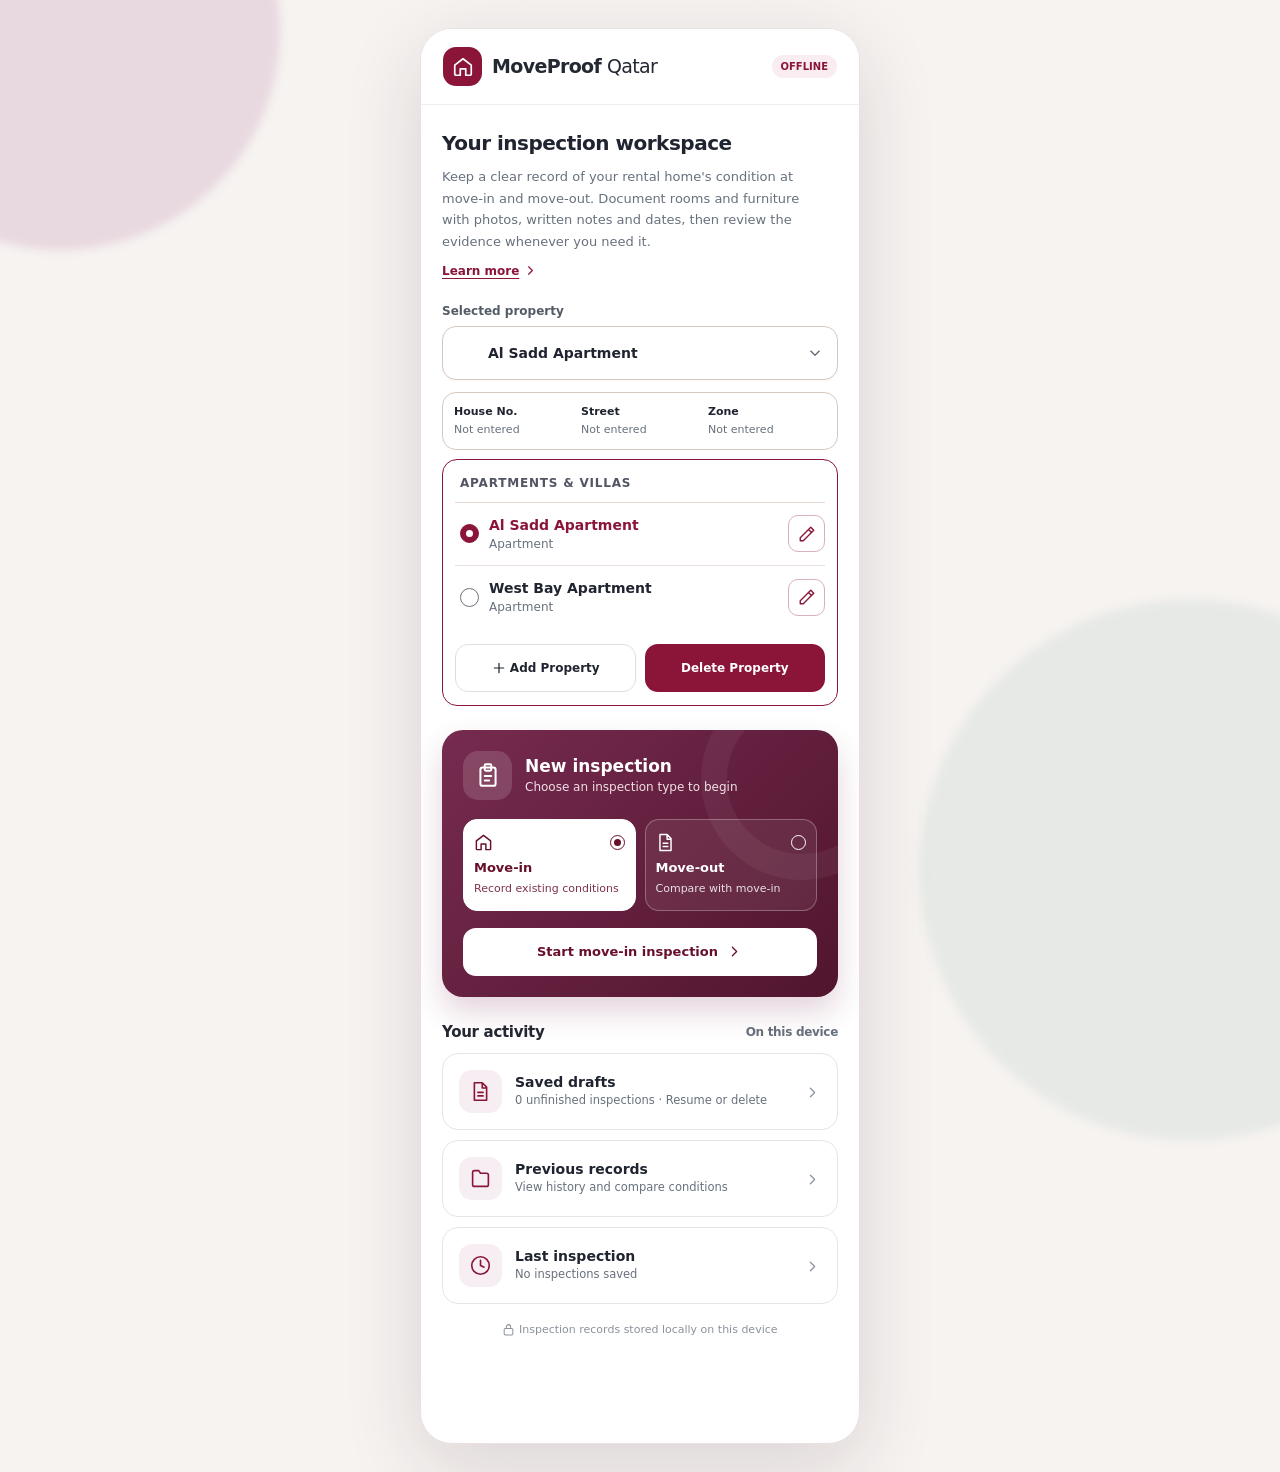
==== commit 0de89d55: "Add Qatar palette and editable property manager for Android and iOS" ====
--- a/app/src/main/assets/index.html
+++ b/app/src/main/assets/index.html
@@ -3,7 +3,7 @@
 <head>
   <meta charset="utf-8">
   <meta name="viewport" content="width=device-width, initial-scale=1, viewport-fit=cover">
-  <meta name="theme-color" content="#6b193a">
+  <meta name="theme-color" content="#8A1538">
   <meta name="description" content="MoveProof Qatar – local rental property condition inspection prototype">
   <title>MoveProof Qatar</title>
   <link rel="stylesheet" href="styles.css">
@@ -20,7 +20,7 @@
     <div class="camera-header"><span class="camera-eyebrow">MOVEPROOF · CAMERA</span><button class="icon-btn on-dark" data-camera="close" aria-label="Close camera">✕</button></div>
     <div class="camera-video-wrap"><video id="camera-video" autoplay muted playsinline aria-label="Live camera preview"></video><div class="camera-crosshair" aria-hidden="true"></div></div>
     <p id="camera-hint" class="camera-hint">Position the item clearly in the frame.</p>
-    <p class="video-shutter-hint">Tap for photo · Hold to open video recorder</p>
+    <p class="video-shutter-hint">Tap for photo · Hold to start video · tap Stop to save</p>
     <div class="camera-actions"><button class="secondary-btn camera-cancel" data-camera="close">Cancel</button><button id="camera-shutter" type="button" class="camera-shutter" data-camera="capture" aria-label="Tap to take photo, hold to open video recorder"><span></span></button><button type="button" class="secondary-btn camera-video-btn" data-camera="record-video" aria-label="Open phone video recorder">Video</button></div>
   </dialog>
   <dialog id="photo-dialog" class="photo-dialog" aria-label="Full photo viewer">
@@ -29,5 +29,16 @@
     <div class="photo-view-controls"><button type="button" data-photo="out" aria-label="Zoom out">−</button><output id="photo-zoom-value">100%</output><button type="button" data-photo="in" aria-label="Zoom in">+</button><button type="button" data-photo="reset">Fit</button></div>
   </dialog>
   <input type="file" id="gallery-input" accept="image/*" hidden aria-label="Choose photograph from device">
+  <dialog id="confirm-dialog" class="confirm-dialog" role="alertdialog" aria-modal="true" aria-labelledby="confirm-title" aria-describedby="confirm-description">
+    <div class="confirm-panel">
+      <div class="confirm-mark" aria-hidden="true">!</div>
+      <h2 id="confirm-title">Confirm deletion</h2>
+      <p id="confirm-description">This cannot be undone.</p>
+      <div class="confirm-actions">
+        <button type="button" id="confirm-cancel" class="outline-btn">Cancel</button>
+        <button type="button" id="confirm-accept" class="action-btn danger-btn">Delete</button>
+      </div>
+    </div>
+  </dialog>
 </body>
 </html>
--- a/app/src/main/assets/styles.css
+++ b/app/src/main/assets/styles.css
@@ -73,3 +73,53 @@
 .capture-helper{font-size:11px;color:var(--secondary);margin:8px 0}.video-evidence{display:flex;align-items:center;flex-wrap:wrap;gap:7px;border-top:1px solid var(--line);padding-top:11px;margin-top:12px}.video-evidence .small-meta{flex:1;min-width:155px}.video-saved{font-size:11px;font-weight:750;color:var(--green);display:flex;align-items:center;gap:5px;width:100%}.record-video{border-top:1px solid var(--line);display:flex;flex-wrap:wrap;gap:9px;align-items:center;justify-content:space-between;padding:13px 14px}.record-video span{font-size:11px;color:var(--secondary);display:flex;align-items:center;gap:5px}.record-video button{white-space:nowrap}
 .video-shutter-hint{color:#ebdbe5;text-align:center;font-size:11px;margin:3px 0 10px;letter-spacing:normal}.camera-shutter{touch-action:manipulation;-webkit-touch-callout:none;user-select:none}.camera-video-btn{color:#fff;background:#ffffff22;border-color:#ffffff50;min-height:42px;padding:7px 9px;font-size:12px}.camera-actions{justify-content:space-between}.camera-actions>.camera-cancel,.camera-actions>.camera-video-btn{max-width:100px}
 @media(max-width:360px){.nav-header{gap:7px}.back-icon,.home-icon{min-width:38px;width:38px;height:38px}.history-item small{font-size:10px}.camera-actions>.camera-cancel,.camera-actions>.camera-video-btn{font-size:11px;padding:6px}}
+
+/* v0.7 — explicit, accessible delete confirmations and record-specific delete action. */
+.delete-record-icon{border:1px solid #f2d6dd;border-radius:10px;background:#fff7f8;color:#9d314c;min-width:36px;min-height:36px;display:grid;place-items:center;padding:6px;flex:none}
+.delete-record-icon:active{background:#f7e0e6}
+.record-head{gap:9px}.record-head small{margin-left:auto}.record-head h3{min-width:0}
+.confirm-dialog{position:fixed;inset:0;width:min(92vw,410px);max-width:410px;max-height:min(86vh,600px);margin:auto;padding:0;border:0;border-radius:20px;background:#fff;color:var(--ink);box-shadow:0 22px 90px #22132357;overflow:auto}
+.confirm-dialog::backdrop{background:#101218ad}
+.confirm-panel{padding:25px 21px 23px;text-align:center}
+.confirm-mark{margin:0 auto 13px;width:44px;height:44px;border-radius:50%;background:#fff1f3;border:1px solid #f2d2d9;color:#a22e4c;font-size:28px;font-weight:800;display:grid;place-items:center}
+.confirm-panel h2{font-size:19px;margin:0 0 9px;line-height:1.3;font-weight:800}
+.confirm-panel p{font-size:13px;line-height:1.6;color:var(--secondary);margin:0 0 23px;overflow-wrap:anywhere}
+.confirm-actions{display:flex;gap:10px}.confirm-actions>*{flex:1;min-width:0}
+.danger-btn{background:#a52f4b;color:#fff}.danger-btn:hover:not(:disabled){background:#832239}
+
+/* Added Qatar-inspired palette above the retained original palette tokens. */
+:root{--palette-maroon:#8A1538;--palette-sand:#E9DDC9;--palette-off-white:#F8F6F4;--palette-white:#FFFFFF;--palette-dark:#1F2430;--legacy-wine:#75254c;--legacy-wine-dark:#51162f;--legacy-ink:#232832;--wine:var(--palette-maroon);--wine-dark:#68102a;--wine-soft:#faedf1;--ink:var(--palette-dark);--canvas:var(--palette-off-white);--sand:var(--palette-sand);--card:var(--palette-white)}
+/* Property selection and management. */
+.property-manager{margin-top:22px;margin-bottom:24px}
+.property-primary-select{width:100%;height:54px;padding:12px 36px 12px 15px;border-radius:14px;border:1px solid #d7c8be;background-color:#fff;font-size:14px;font-weight:650;color:var(--ink)}
+.property-address-bar{display:grid;grid-template-columns:repeat(3,minmax(0,1fr));gap:9px;border:1px solid #d7c8be;border-radius:14px;background:#fff;margin-top:12px;padding:12px 11px}
+.property-address-bar>div{display:grid;gap:5px;min-width:0}
+.property-address-bar strong{font-size:11px;color:var(--ink)}.property-address-bar span{font-size:11px;line-height:1.3;color:var(--secondary);overflow-wrap:anywhere}
+.property-list-panel{border:1px solid var(--wine);border-radius:15px;background:#fff;margin-top:9px;padding:16px 12px 13px}
+.property-list-panel>h3{margin:0;padding:0 5px 12px;border-bottom:1px solid #e7dad3;font-size:12px;font-weight:800;letter-spacing:.8px;color:#525563}
+.property-list{display:grid}
+.property-row{display:flex;gap:8px;align-items:center;min-height:63px;border-bottom:1px solid #eae0dc}
+.property-row:last-child{border-bottom:0}
+.property-choose{display:flex;flex:1;align-items:center;gap:10px;text-align:left;border:0;background:transparent;min-width:0;min-height:62px;padding:8px 5px;color:var(--ink)}
+.property-radio{width:19px;height:19px;border:1.6px solid #6f717a;border-radius:50%;display:inline-block;flex:none;position:relative}
+.property-row.is-selected .property-radio{border-color:var(--wine);background:var(--wine)}
+.property-row.is-selected .property-radio::after{content:'';position:absolute;inset:5px;border-radius:50%;background:white}
+.property-identity{display:grid;gap:4px;min-width:0}.property-identity strong{font-size:14px;overflow-wrap:anywhere}.property-row.is-selected .property-identity strong{color:var(--wine)}.property-identity small{font-size:12px;color:var(--secondary)}
+.property-small-action{min-height:37px;min-width:37px;border:1px solid #d7b0be;border-radius:10px;background:#fff;color:var(--wine);display:grid;place-items:center;flex:none}
+.property-small-action:focus-visible,.property-choose:focus-visible{outline:2px solid var(--wine);outline-offset:2px}
+.property-manager-actions{display:grid;grid-template-columns:1fr 1fr;gap:9px;margin-top:15px}
+.property-manager-actions .action-btn,.property-manager-actions .outline-btn{min-height:48px;font-size:12px;padding:10px 5px;display:flex;align-items:center;justify-content:center;gap:3px}
+.property-manager-actions:has([data-a="toggle-delete-property-mode"]:only-child){grid-template-columns:1fr}
+.property-delete-hint{font-size:11px;color:var(--secondary);line-height:1.5;margin:10px 3px 0}
+.property-modal-backdrop{position:fixed;inset:0;z-index:150;background:rgba(31,36,48,.58);display:flex;justify-content:center;align-items:flex-end;padding:12px max(10px,env(safe-area-inset-right)) max(12px,env(safe-area-inset-bottom)) max(10px,env(safe-area-inset-left))}
+.property-modal{width:100%;max-width:440px;max-height:calc(100dvh - 24px);overflow-y:auto;background:white;border-radius:22px;padding:24px 19px 18px;color:var(--ink);box-shadow:0 12px 50px #0004}
+.property-modal h2{margin:0 0 14px;font-size:22px;font-weight:800;line-height:1.25}
+.property-modal .field-label{display:block;margin:12px 0 7px;font-size:13px;font-weight:750}
+.property-modal .input,.property-modal .select{width:100%;min-height:48px;border:1px solid #cbb9b0;border-radius:12px;background:#fff;font-size:14px;padding:10px 13px;margin:0}
+.property-modal .input[aria-invalid="true"]{border-color:#b71e48;box-shadow:0 0 0 1px #b71e4826}
+.property-input-error{display:block;font-size:11px;color:#a31536;margin:3px 0 0;min-height:0}
+.property-input-error:empty{display:none}
+.property-form-actions{display:grid;grid-template-columns:1fr 1fr;gap:9px;margin-top:20px}
+.property-form-actions>.action-btn,.property-form-actions>.outline-btn{min-height:50px;font-size:13px;padding:10px}
+.property-form-footnote{text-align:center;font-size:10px;color:var(--secondary);margin:11px 0 0}
+@media(max-width:375px){.property-list-panel{padding:13px 9px}.property-manager-actions .action-btn,.property-manager-actions .outline-btn{font-size:11px}.property-modal{padding:20px 16px 16px}}
